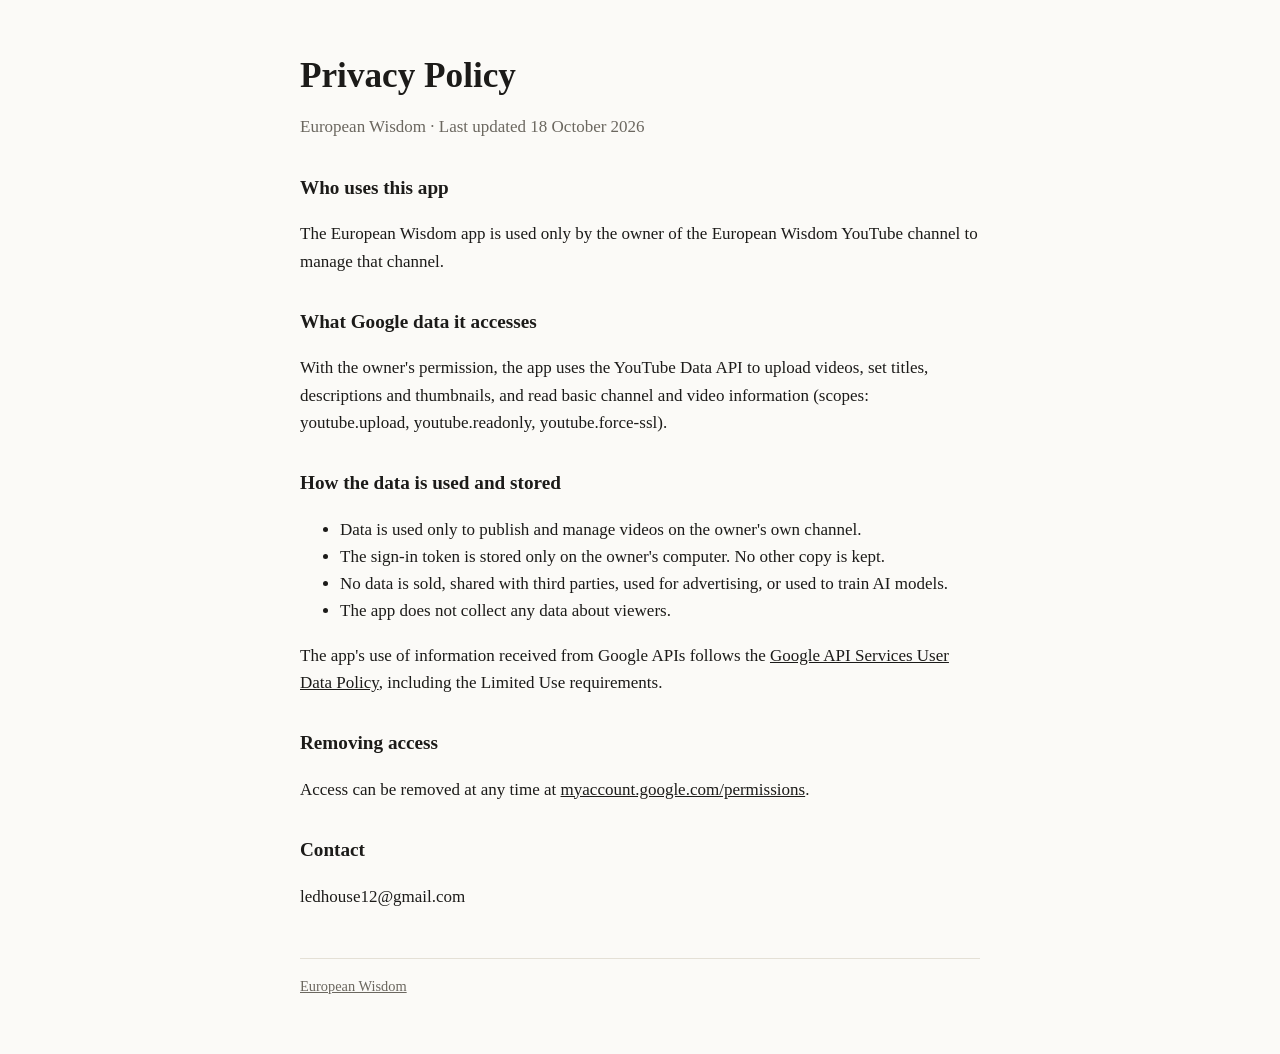
==== privacy.html @ 39f671ad "European Wisdom home, privacy and terms pages" ====
<!doctype html><html lang="en"><head><meta charset="utf-8"><meta name="viewport" content="width=device-width,initial-scale=1">
<title>Privacy Policy</title><link rel="stylesheet" href="style.css"></head><body><main>
<h1>Privacy Policy</h1>
<p class="mute">European Wisdom · Last updated 18 October 2026</p>
<h2>Who uses this app</h2>
<p>The European Wisdom app is used only by the owner of the European Wisdom YouTube channel to manage that channel.</p>
<h2>What Google data it accesses</h2>
<p>With the owner's permission, the app uses the YouTube Data API to upload videos, set titles, descriptions and
thumbnails, and read basic channel and video information (scopes: youtube.upload, youtube.readonly, youtube.force-ssl).</p>
<h2>How the data is used and stored</h2>
<ul>
<li>Data is used only to publish and manage videos on the owner's own channel.</li>
<li>The sign-in token is stored only on the owner's computer. No other copy is kept.</li>
<li>No data is sold, shared with third parties, used for advertising, or used to train AI models.</li>
<li>The app does not collect any data about viewers.</li>
</ul>
<p>The app's use of information received from Google APIs follows the
<a href="https://developers.google.com/terms/api-services-user-data-policy">Google API Services User Data Policy</a>,
including the Limited Use requirements.</p>
<h2>Removing access</h2>
<p>Access can be removed at any time at <a href="https://myaccount.google.com/permissions">myaccount.google.com/permissions</a>.</p>
<h2>Contact</h2>
<p>ledhouse12@gmail.com</p>
<footer><a href="index.html">European Wisdom</a></footer>
</main></body></html>
---- style.css ----
:root{--bg:#fbfaf7;--ink:#1c1b19;--mute:#6b675f;--line:#e4e0d6}
@media (prefers-color-scheme:dark){:root{--bg:#141412;--ink:#ecebe6;--mute:#a19d93;--line:#2c2b27}}
body{margin:0;background:var(--bg);color:var(--ink);font:17px/1.6 Georgia,"Times New Roman",serif}
main{max-width:680px;margin:0 auto;padding:56px 16px}
h1{font-size:2.2rem;line-height:1.15;margin:0 0 8px}h2{font-size:1.2rem;margin:32px 0 6px}
p,li{color:var(--ink)}.mute{color:var(--mute)}a{color:inherit}
footer{border-top:1px solid var(--line);margin-top:48px;padding-top:16px;font-size:.9rem;color:var(--mute)}
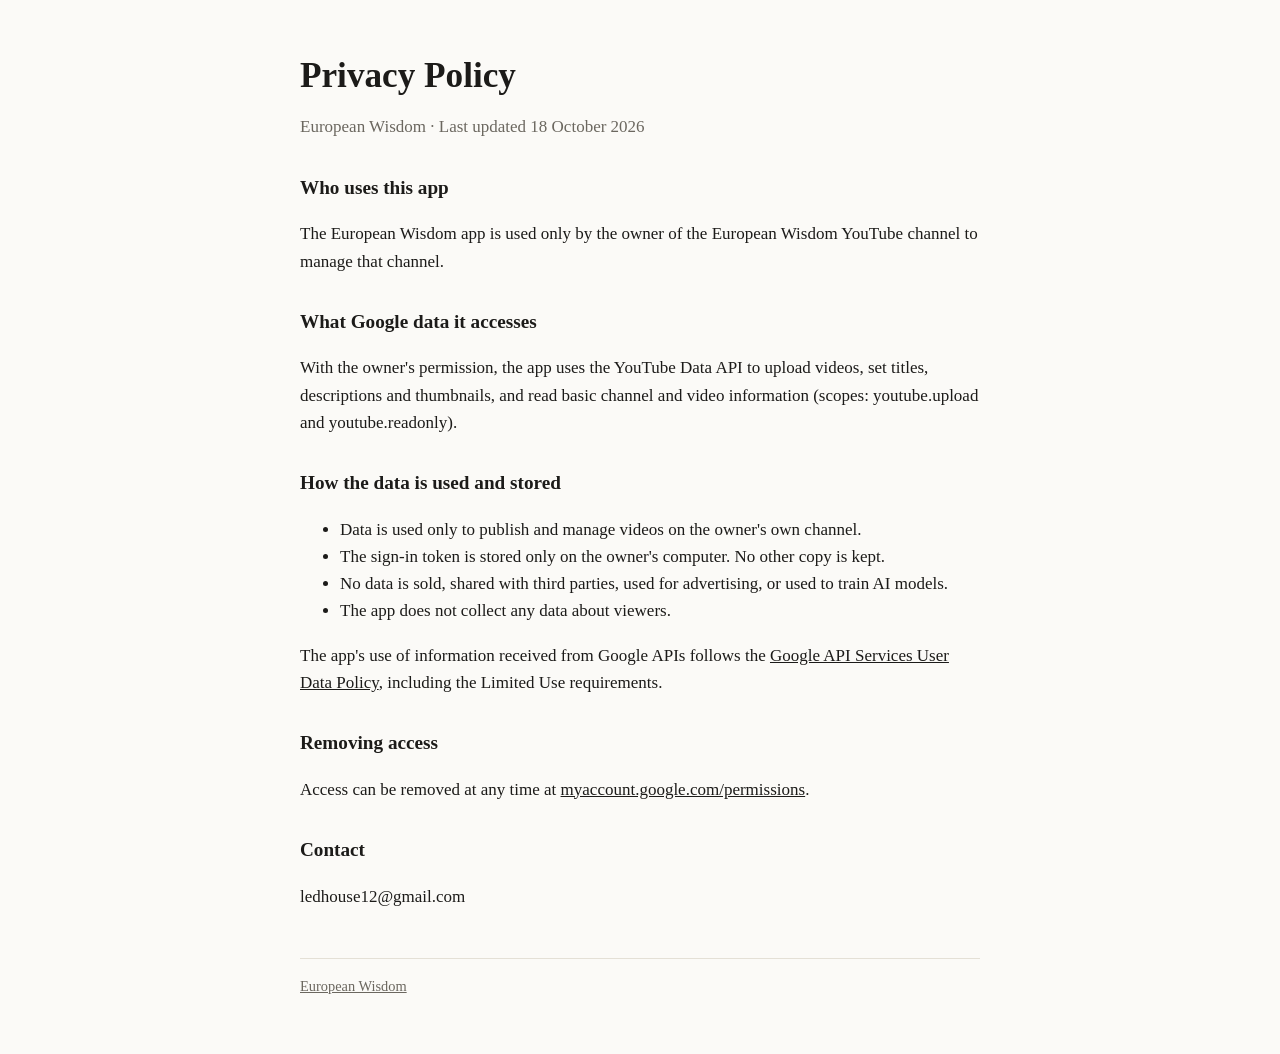
==== commit dfcbbb88: "privacy: list only the scopes the app requests" ====
--- a/privacy.html
+++ b/privacy.html
@@ -6,7 +6,7 @@
 <p>The European Wisdom app is used only by the owner of the European Wisdom YouTube channel to manage that channel.</p>
 <h2>What Google data it accesses</h2>
 <p>With the owner's permission, the app uses the YouTube Data API to upload videos, set titles, descriptions and
-thumbnails, and read basic channel and video information (scopes: youtube.upload, youtube.readonly, youtube.force-ssl).</p>
+thumbnails, and read basic channel and video information (scopes: youtube.upload and youtube.readonly).</p>
 <h2>How the data is used and stored</h2>
 <ul>
 <li>Data is used only to publish and manage videos on the owner's own channel.</li>
